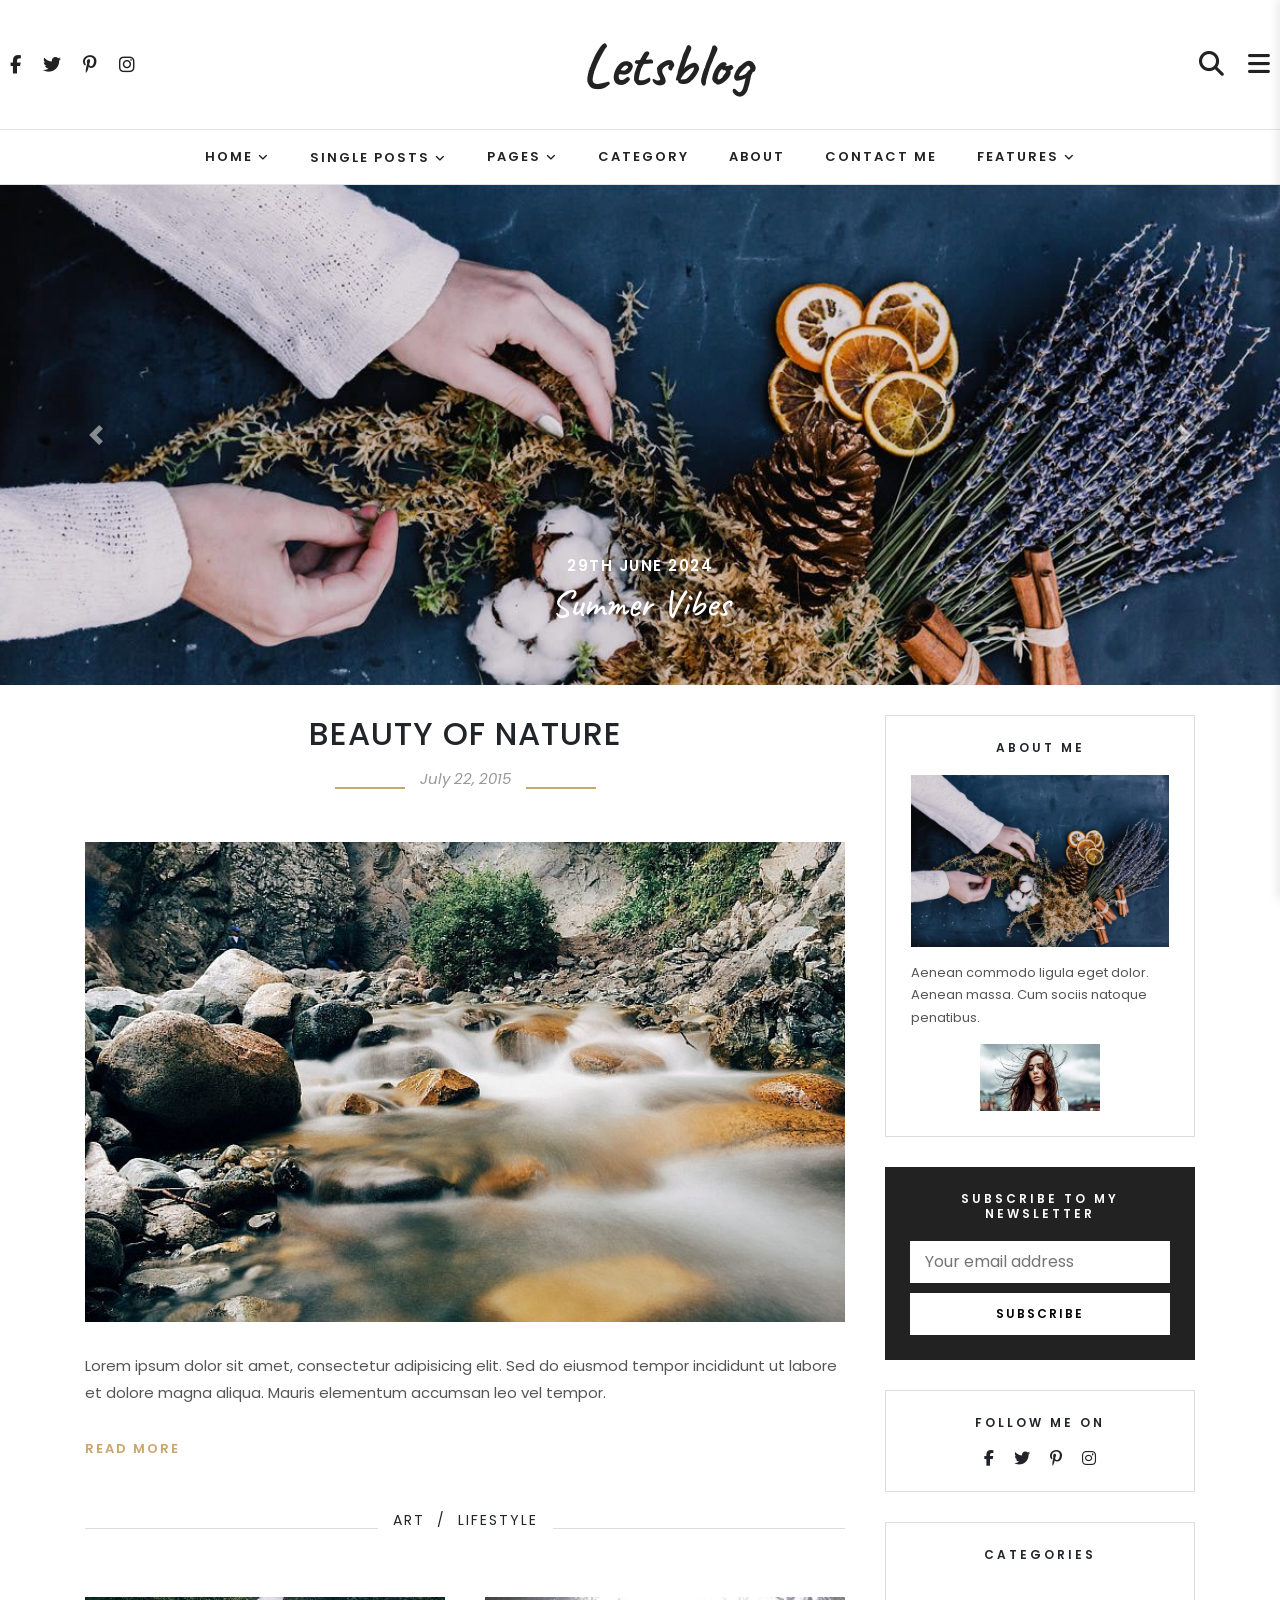
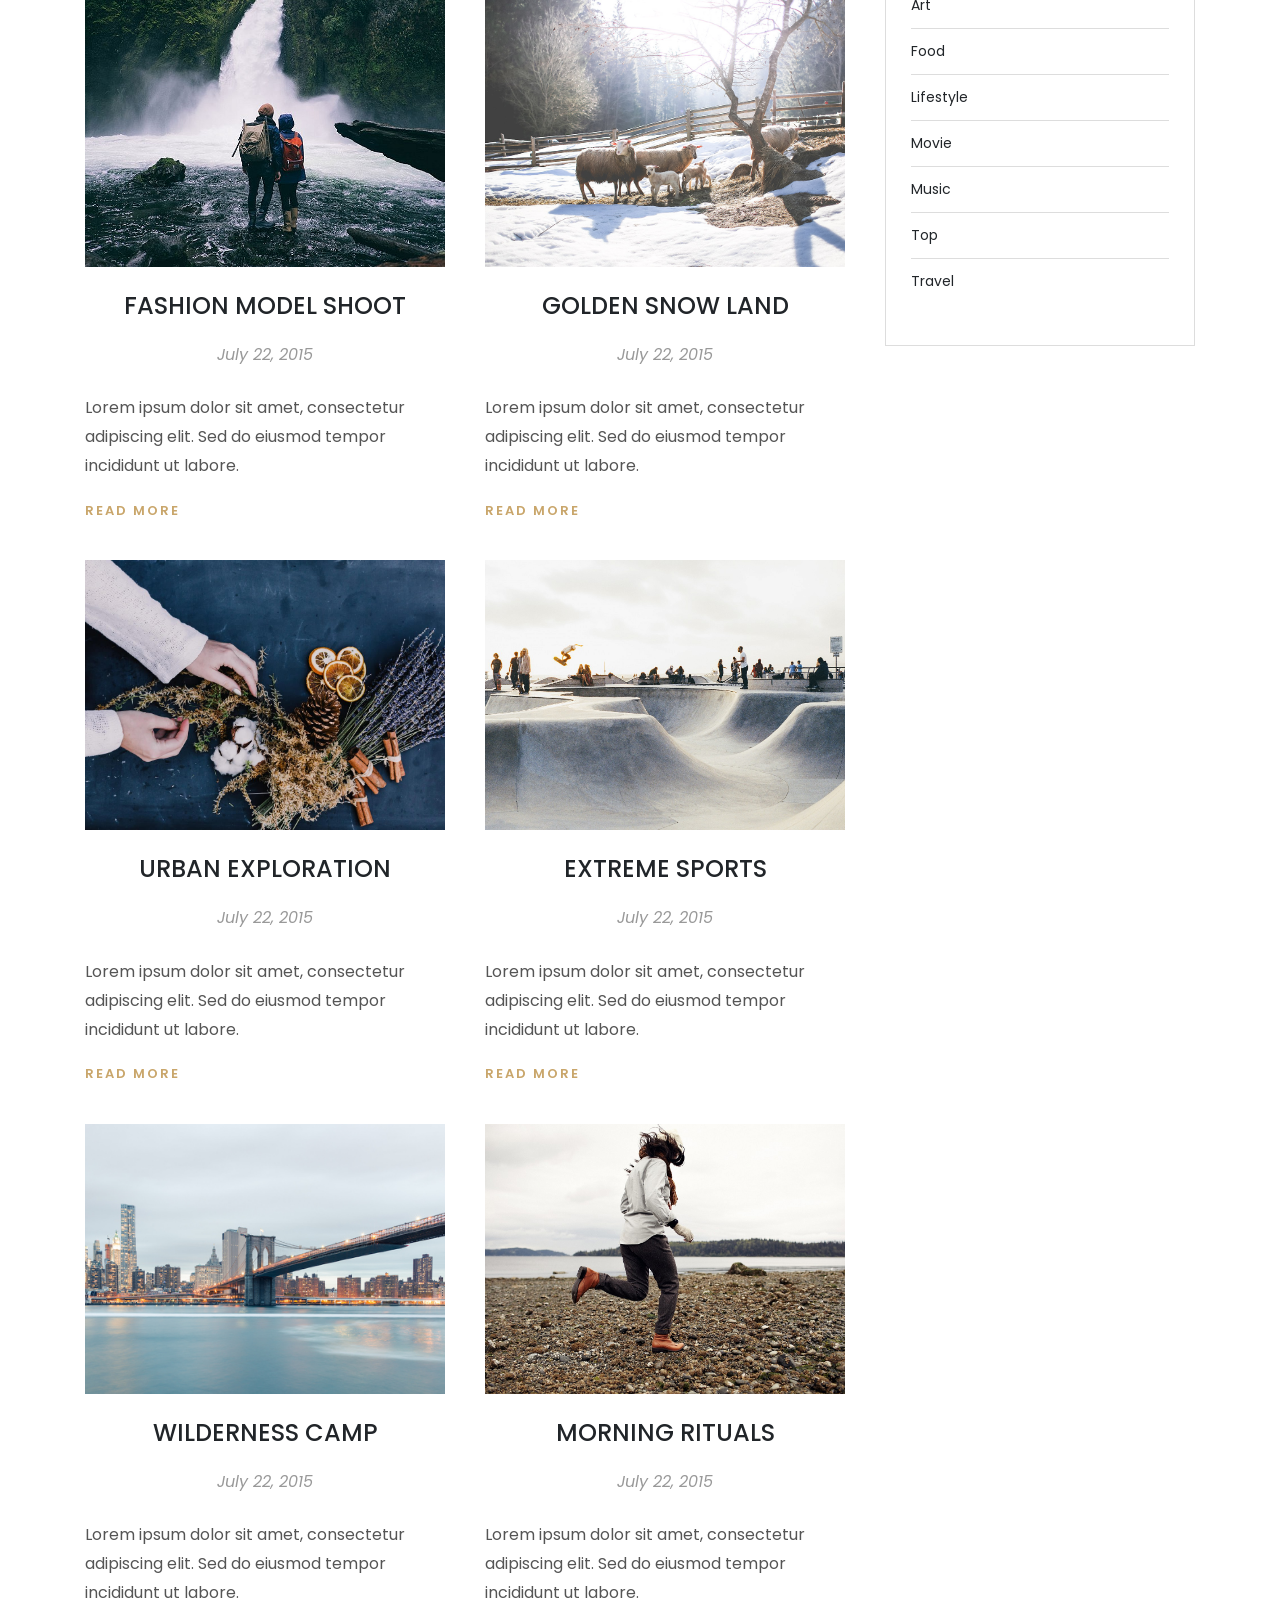
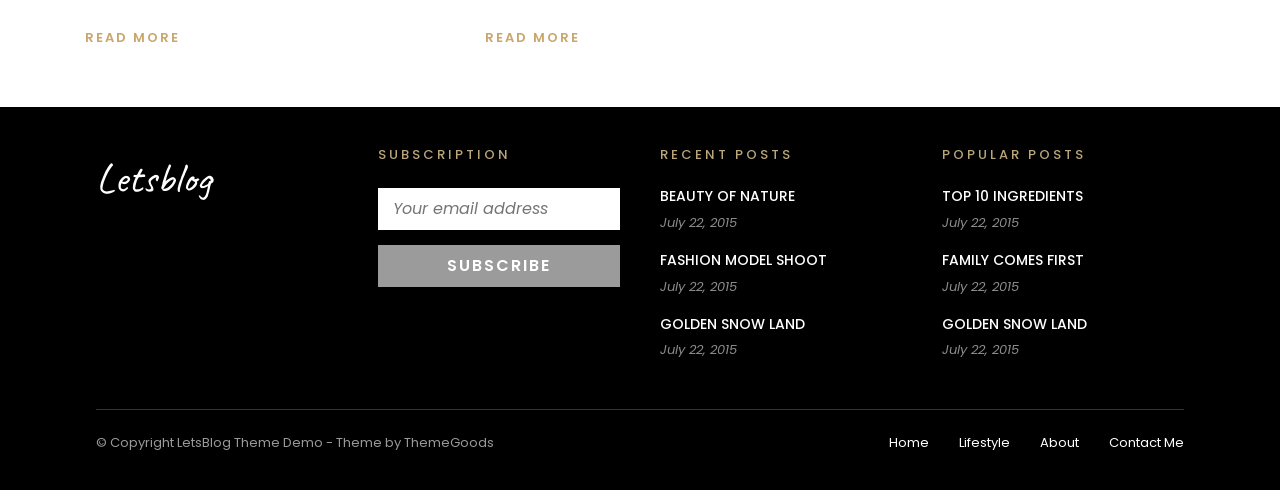
==== index.html @ c85765e0 "letsblog" ====
<!DOCTYPE html>
<html lang="en">

<head>
    <meta charset="UTF-8">
    <meta name="viewport" content="width=device-width, initial-scale=1.0">
    <title>Letsblog</title>
    <link rel="icon" type="image/png" href="img/logo.png">
    <link rel="stylesheet" href="https://cdnjs.cloudflare.com/ajax/libs/font-awesome/6.6.0/css/all.min.css">
    <link rel="stylesheet" href="https://stackpath.bootstrapcdn.com/bootstrap/4.5.2/css/bootstrap.min.css">
    <link rel="stylesheet" href="style.css">
</head>

<body>
    <header>
        <div class="social-icons">
            <a href="#"><i class="fab fa-facebook-f"></i></a>
            <a href="#"><i class="fab fa-twitter"></i></a>
            <a href="#"><i class="fab fa-pinterest-p"></i></a>
            <a href="#"><i class="fab fa-instagram"></i></a>
        </div>
        <a href="index.html" class="logo">
            Letsblog
        </a>
        <div class="right-icons">
            <a href="#"><i class="fas fa-search"></i></a>
            <a href="#"><i class="fas fa-bars"></i></a>
        </div>
    </header>
    <nav>
        <a href="index.html">HOME <i class="fas fa-angle-down"></i></a>
        <div class="dropdown">
            <a href="#">SINGLE POSTS <i class="fas fa-angle-down"></i></a>
            <div class="dropdown-content">
                <a href="pages/blog1.html">BEAUTY OF NATURE</a>
                <a href="pages/blog2.html">FASHION MODEL SHOOT</a>
                <a href="pages/blog3.html">GOLDEN SNOW LAND</a>
                <a href="pages/blog4.html">URBAN EXPLORATION</a>
                <a href="pages/blog5.html">EXTREME SPORTS</a>
                <a href="pages/blog6.html">WILDERNESS CAMP</a>
                <a href="pages/blog7.html">MORNING RITUALS</a>
            </div>
        </div>
        <a href="#">PAGES <i class="fas fa-angle-down"></i></a>
        <a href="#">CATEGORY</a>
        <a href="#">ABOUT</a>
        <a href="#">CONTACT ME</a>
        <a href="#">FEATURES <i class="fas fa-angle-down"></i></a>
    </nav>

    <div class="side-menu-overlay"></div>
    <div class="side-menu">
        <div class="side-menu-header">
            <span class="side-menu-close">&times;</span>
        </div>
        <div class="side-menu-links">
            <a href="index.html">HOME <i class="fas fa-angle-down"></i></a>
            <div class="dropdown">
                <a href="#">SINGLE POSTS <i class="fas fa-angle-down"></i></a>
                <div class="dropdown-content">
                    <a href="pages/blog1.html">BEAUTY OF NATURE</a>
                    <a href="pages/blog2.html">FASHION MODEL SHOOT</a>
                    <a href="pages/blog3.html">GOLDEN SNOW LAND</a>
                    <a href="pages/blog4.html">URBAN EXPLORATION</a>
                    <a href="pages/blog5.html">EXTREME SPORTS</a>
                    <a href="pages/blog6.html">WILDERNESS CAMP</a>
                    <a href="pages/blog7.html">MORNING RITUALS</a>
                </div>
            </div>
            <a href="#">PAGES <i class="fas fa-angle-down"></i></a>
            <a href="#">CATEGORY</a>
            <a href="#">ABOUT</a>
            <a href="#">CONTACT ME</a>
            <a href="#">FEATURES <i class="fas fa-angle-down"></i></a>
        </div>
    </div>


    <div id="carouselExampleControls" class="carousel slide" data-ride="carousel">
        <div class="carousel-inner">
            <div class="carousel-item active">
                <img class="d-block w-100" src="img/1.jpg" alt="Slide 1">
                <div class="carousel-caption">
                    <span class="slide-date">29th June 2024</span>
                    <h3 class="slide-title">Summer Vibes</h3>
                </div>
            </div>
            <div class="carousel-item">
                <img class="d-block w-100" src="img/02.jpg" alt="Slide 2">
                <div class="carousel-caption">
                    <span class="slide-date">15th March 2024</span>
                    <h3 class="slide-title">Spring Bloom</h3>
                </div>
            </div>
            <div class="carousel-item">
                <img class="d-block w-100" src="img/15794918936_855690cb09_b1.jpg" alt="Slide 3">
                <div class="carousel-caption">
                    <span class="slide-date">10th January 2024</span>
                    <h3 class="slide-title">Winter Chill</h3>
                </div>
            </div>
            <div class="carousel-item">
                <img class="d-block w-100" src="img/33dca3b1ecb01a7d-2012_WeAre-TheRhoads_oct_KinfolkVol5_10_o.jpg"
                    alt="Slide 4">
                <div class="carousel-caption">
                    <span class="slide-date">22nd September 2024</span>
                    <h3 class="slide-title">Autumn Leaves</h3>
                </div>
            </div>
            <div class="carousel-item">
                <img class="d-block w-100" src="img/blog5-705x529.jpg" alt="Slide 5">
                <div class="carousel-caption">
                    <span class="slide-date">5th July 2024</span>
                    <h3 class="slide-title">Beach Days</h3>
                </div>
            </div>
            <div class="carousel-item">
                <img class="d-block w-100" src="img/landscape-nature-water-rocks-705x529.jpg" alt="Slide 6">
                <div class="carousel-caption">
                    <span class="slide-date">18th November 2024</span>
                    <h3 class="slide-title">Cozy Nights</h3>
                </div>
            </div>
            <div class="carousel-item">
                <img class="d-block w-100" src="img/33dca3b1ecb01a7d-2012_WeAre-TheRhoads_oct_KinfolkVol5_10_o.jpg"
                    alt="Slide 7">
                <div class="carousel-caption">
                    <span class="slide-date">3rd April 2024</span>
                    <h3 class="slide-title">Fresh Start</h3>
                </div>
            </div>
            <div class="carousel-item">
                <img class="d-block w-100" src="img/photography_2.jpg" alt="Slide 8">
                <div class="carousel-caption">
                    <span class="slide-date">27th August 2024</span>
                    <h3 class="slide-title">Golden Hour</h3>
                </div>
            </div>
            <div class="carousel-item">
                <img class="d-block w-100" src="img/snow-winter-fallen-trees.jpg" alt="Slide 9">
                <div class="carousel-caption">
                    <span class="slide-date">12th February 2024</span>
                    <h3 class="slide-title">Frost Morning</h3>
                </div>
            </div>
            <div class="carousel-item">
                <img class="d-block w-100" src="img/sport-skateboard-skateboarder-skateboarding.jpg" alt="Slide 10">
                <div class="carousel-caption">
                    <span class="slide-date">8th October 2024</span>
                    <h3 class="slide-title">Harvest Moon</h3>
                </div>
            </div>
        </div>
        <a class="carousel-control-prev" href="#carouselExampleControls" role="button" data-slide="prev">
            <span class="carousel-control-prev-icon" aria-hidden="true"></span>
            <span class="sr-only">Previous</span>
        </a>
        <a class="carousel-control-next" href="#carouselExampleControls" role="button" data-slide="next">
            <span class="carousel-control-next-icon" aria-hidden="true"></span>
            <span class="sr-only">Next</span>
        </a>
    </div>

    <div class="container">
        <div class="content">
            <section class="blog-section">
                <div class="featured-post">
                    <div class="post-heading">
                        <h2>BEAUTY OF NATURE</h2>
                        <div class="date-line">
                            <span></span>
                            <p>July 22, 2015</p>
                            <span></span>
                        </div>
                    </div>
                    <img src="img/landscape-nature-water-rocks-705x529.jpg" alt="">
                    <p class="description">
                        Lorem ipsum dolor sit amet, consectetur adipisicing elit.
                        Sed do eiusmod tempor incididunt ut labore et dolore magna aliqua.
                        Mauris elementum accumsan leo vel tempor.
                    </p>
                    <a href="pages/blog1.html" class="read-more">READ MORE</a>
                    <div class="category-tag">
                        <span></span>
                        <p>ART &nbsp;/&nbsp; LIFESTYLE</p>
                        <span></span>
                    </div>
                </div>
                <div class="blog-grid">
                    <div class="blog-card">
                        <img src="img/blog5-705x529.jpg" alt="">
                        <h3>FASHION MODEL SHOOT</h3>
                        <p class="date">July 22, 2015</p>
                        <p>Lorem ipsum dolor sit amet, consectetur adipiscing elit. Sed do eiusmod tempor incididunt ut labore.</p>
                        <a href="pages/blog2.html">READ MORE</a>
                    </div>
                    <div class="blog-card">
                        <img src="img/02.jpg" alt="">
                        <h3>GOLDEN SNOW LAND</h3>
                        <p class="date">July 22, 2015</p>
                        <p>Lorem ipsum dolor sit amet, consectetur adipiscing elit. Sed do eiusmod tempor incididunt ut labore.</p>
                        <a href="pages/blog3.html">READ MORE</a>
                    </div>
                    <div class="blog-card">
                        <img src="img/1.jpg" alt="">
                        <h3>URBAN EXPLORATION</h3>
                        <p class="date">July 22, 2015</p>
                        <p>Lorem ipsum dolor sit amet, consectetur adipiscing elit. Sed do eiusmod tempor incididunt ut labore.</p>
                        <a href="pages/blog4.html">READ MORE</a>
                    </div>
                    <div class="blog-card">
                        <img src="img/sport-skateboard-skateboarder-skateboarding.jpg" alt="">
                        <h3>EXTREME SPORTS</h3>
                        <p class="date">July 22, 2015</p>
                        <p>Lorem ipsum dolor sit amet, consectetur adipiscing elit. Sed do eiusmod tempor incididunt ut labore.</p>
                        <a href="pages/blog5.html">READ MORE</a>
                    </div>
                    <div class="blog-card">
                        <img src="img/15794918936_855690cb09_b1.jpg" alt="">
                        <h3>WILDERNESS CAMP</h3>
                        <p class="date">July 22, 2015</p>
                        <p>Lorem ipsum dolor sit amet, consectetur adipiscing elit. Sed do eiusmod tempor incididunt ut labore.</p>
                        <a href="pages/blog6.html">READ MORE</a>
                    </div>
                    <div class="blog-card">
                        <img src="img/33dca3b1ecb01a7d-2012_WeAre-TheRhoads_oct_KinfolkVol5_10_o.jpg" alt="">
                        <h3>MORNING RITUALS</h3>
                        <p class="date">July 22, 2015</p>
                        <p>Lorem ipsum dolor sit amet, consectetur adipiscing elit. Sed do eiusmod tempor incididunt ut labore.</p>
                        <a href="pages/blog7.html">READ MORE</a>
                    </div>
                </div>
            </section>
        </div>
        <aside class="sidebar">
            <div class="box">
                <h4>ABOUT ME</h4>
                <img src="img/1.jpg" alt="">
                <p>
                    Aenean commodo ligula eget dolor.
                    Aenean massa. Cum sociis natoque penatibus.
                </p>
                <img class="sign" src="img/small1.jpg" alt="">
            </div>
            <div class="box dark">
                <h4>SUBSCRIBE TO MY NEWSLETTER</h4>
                <input type="email" placeholder="Your email address">
                <button>SUBSCRIBE</button>
            </div>
            <div class="box">
                <h4>FOLLOW ME ON</h4>
                <div class="social">
                    <i class="fab fa-facebook-f"></i>
                    <i class="fab fa-twitter"></i>
                    <i class="fab fa-pinterest-p"></i>
                    <i class="fab fa-instagram"></i>
                </div>
            </div>
            <div class="box">
                <h4>CATEGORIES</h4>
                <ul>
                    <li>Art</li>
                    <li>Food</li>
                    <li>Lifestyle</li>
                    <li>Movie</li>
                    <li>Music</li>
                    <li>Top</li>
                    <li>Travel</li>
                </ul>
            </div>
        </aside>
    </div>

    <footer class="footer">
        <div class="footer-container">
            <div class="footer-column logo-column">
                <a href="index.html"><div class="footer-logo">Letsblog</div></a>
            </div>
            <div class="footer-column">
                <h3>SUBSCRIPTION</h3>
                <input type="email" placeholder="Your email address">
                <button>SUBSCRIBE</button>
            </div>
            <div class="footer-column">
                <h3>RECENT POSTS</h3>
                <div class="post">
                    <h4><a href="pages/blog1.html">BEAUTY OF NATURE</a></h4>
                    <span>July 22, 2015</span>
                </div>
                <div class="post">
                    <h4><a href="pages/blog2.html">FASHION MODEL SHOOT</a></h4>
                    <span>July 22, 2015</span>
                </div>
                <div class="post">
                    <h4><a href="pages/blog3.html">GOLDEN SNOW LAND</a></h4>
                    <span>July 22, 2015</span>
                </div>
            </div>
            <div class="footer-column">
                <h3>POPULAR POSTS</h3>
                <div class="post">
                    <h4><a href="pages/blog4.html">TOP 10 INGREDIENTS</a></h4>
                    <span>July 22, 2015</span>
                </div>
                <div class="post">
                    <h4><a href="pages/blog5.html">FAMILY COMES FIRST</a></h4>
                    <span>July 22, 2015</span>
                </div>
                <div class="post">
                    <h4><a href="pages/blog3.html">GOLDEN SNOW LAND</a></h4>
                    <span>July 22, 2015</span>
                </div>
            </div>
        </div>
        <hr>
        <div class="footer-bottom">
            <p>
                © Copyright LetsBlog Theme Demo - Theme by ThemeGoods
            </p>
            <ul>
                <li><a href="index.html">Home</a></li>
                <li><a href="#">Lifestyle</a></li>
                <li><a href="#">About</a></li>
                <li><a href="#">Contact Me</a></li>
            </ul>
        </div>
    </footer>
    <script src="script.js"></script>
    <script src="https://code.jquery.com/jquery-3.5.1.slim.min.js"></script>
    <script src="https://cdn.jsdelivr.net/npm/popper.js@1.16.1/dist/umd/popper.min.js"></script>
    <script src="https://stackpath.bootstrapcdn.com/bootstrap/4.5.2/js/bootstrap.min.js"></script>
</body>

</html>
---- style.css ----
@import url('https://fonts.googleapis.com/css2?family=Poppins:wght@300;400;500;600&family=Caveat:wght@700&display=swap');

* {
    margin: 0;
    padding: 0;
    box-sizing: border-box;
}
html {
  scroll-behavior: smooth;
}

body {
    font-family: 'Poppins', sans-serif;
    background: #fff;
}

header {
    width: 100%;
    height: 130px;
    display: flex;
    justify-content: space-between;
    align-items: center;
    padding: 0 10px;
    border-bottom: 1px solid #e5e5e5;
}

.social-icons a {
    color: #222;
    margin-right: 18px;
    font-size: 18px;
}

.logo {
    font-family: 'Caveat', cursive;
    font-size: 60px;
    font-weight: bold;
    color: #222;
    text-decoration: none;
}

.right-icons a {
    color: #222;
    margin-left: 20px;
    font-size: 25px;
}

nav {
    height: 55px;
    display: flex;
    justify-content: center;
    align-items: center;
    gap: 40px;
    border-bottom: 1px solid #e5e5e5;
    background: #fff;
    position: sticky;
    top: 0;
    z-index: 1000;
}

nav a {
    text-decoration: none;
    color: #222;
    font-size: 13px;
    font-weight: 600;
    letter-spacing: 2px;
}


nav i {
    font-size: 11px;
}

.dropdown {
    position: relative;
}

.dropdown-content {
    display: none;
    position: absolute;
    top: 100%;
    left: 50%;
    transform: translateX(-50%);
    background: #fff;
    min-width: 200px;
    box-shadow: 0 8px 16px rgba(0,0,0,0.1);
    border: 1px solid #eee;
    z-index: 999;
    padding: 10px 0;
}

.dropdown-content a {
    display: block;
    padding: 10px 20px;
    white-space: nowrap;
}

.dropdown-content a:hover {
    background: #f5f5f5;
}

.dropdown:hover .dropdown-content {
    display: block;
}

.carousel-item {
    height: 500px;
    overflow: hidden;
}

.carousel-item img {
    width: 100%;
    height: 100%;
    object-fit: cover;
}

.carousel-caption {
    position: absolute;
    bottom: 40px;
    left: 50%;
    transform: translateX(-50%);
    padding: 18px 40px;
    border-radius: 4px;
    max-width: fit-content;
    text-align: center;
}

.slide-date {
    display: block;
    font-size: 15px;
    color: #fff;
    letter-spacing: 1.5px;
    text-transform: uppercase;
    font-weight: 600;
    margin-bottom: 4px;
}

.slide-title {
    font-family: 'Caveat', cursive;
    font-size: 38px;
    color: #fff;
    margin: 0;
}


.container{
    width:1250px;
    margin:30px auto;
    display:flex;
    gap:80px;
}
.content{
    flex:1;
    min-height:800px;
}
.sidebar{
    width:310px;
    flex-shrink:0;
}
.box{
    background:#fff;
    border:1px solid #ddd;
    padding:25px;
    margin-bottom:30px;
}

.box h4{
    text-align:center;
    font-size:12px;
    letter-spacing:3px;
    margin-bottom:20px;
    font-weight:600;
}

.box img{
    width:100%;
}

.box p{
    margin:15px 0;
    font-size:13px;
    line-height:1.7;
    color:#555;
}

.sign{
    width:120px !important;
    display:block;
    margin:auto;
}
.dark{
    background:#222;
    border:none;
}

.dark h4{
    color:white;
}

.dark input{
    width:100%;
    height:42px;
    border:none;
    padding-left:15px;
    margin-bottom:10px;
}

.dark button{
    width:100%;
    height:42px;
    border:none;
    background:white;
    cursor:pointer;
    font-size:12px;
    font-weight:600;
    letter-spacing:2px;
}


.social{
    display:flex;
    justify-content:center;
    gap:20px;
}
.social i{
    cursor:pointer;
}
.box ul{
    list-style:none;
}
.box ul li{
    padding:12px 0;
    border-bottom:1px solid #ddd;
    cursor:pointer;
    font-size:14px;
}
.box ul li:last-child{
    border-bottom:none;
}

.footer{
    background:#000;
    padding:40px 0 20px;
    color:#fff;
    margin-top:60px;
}

.footer-container{
    width:85%;
    margin:auto;
    display:flex;
    justify-content:space-between;
    align-items:flex-start;
    gap:40px;
    flex-wrap:wrap;
}

.footer-column{
    flex:1;
    min-width:220px;
}

.footer-logo{
    font-family: 'Caveat', cursive;
    font-size: 42px;
    color: #fff;
}
.logo-column a{
    text-decoration:none;
}

.footer-column h3{
    font-size:13px;
    letter-spacing:3px;
    color:#b9a67b;
    margin-bottom:25px;
    font-weight:500;
}

.footer-column input{
    width:100%;
    height:42px;
    border:none;
    padding:0 15px;
    font-style:italic;
    margin-bottom:15px;
    outline:none;
}

.footer-column button{
    width:100%;
    height:42px;
    border:none;
    background:#9b9b9b;
    color:#fff;
    font-weight:600;
    letter-spacing:2px;
    cursor:pointer;
}

.post{
    margin-bottom:18px;
}

.post h4{
    font-size:14px;
    margin-bottom:5px;
    color:#fff;
}
.post h4 a{
    color:#fff;
    text-decoration:none;
}
.post h4 a:hover{
    color:#c9a66b;
}

.post span{
    color:#8c8c8c;
    font-style:italic;
    font-size:13px;
}

.footer hr{
    width:85%;
    margin:30px auto 20px;
    border:none;
    border-top:1px solid #333;
}

.footer-bottom{
    width:85%;
    margin:auto;
    display:flex;
    justify-content:space-between;
    align-items:center;
    flex-wrap:wrap;
    gap:20px;
}

.footer-bottom p{
    color:#999;
    font-size:13px;
}

.footer-bottom ul{
    display:flex;
    gap:30px;
    list-style:none;
}

.footer-bottom a{
    text-decoration:none;
    color:#fff;
    font-size:13px;
}

.blog-section{
    margin:0;
}

.post-heading{
    text-align:center;
}

.post-heading h2{
    font-size:32px;
    font-weight:500;
    letter-spacing:1px;
}

.date-line{
    display:flex;
    justify-content:center;
    align-items:center;
    gap:15px;
    margin:15px 0 35px;
}

.date-line span{
    width:70px;
    height:2px;
    background:#c9a66b;
}

.date-line p{
    font-style:italic;
    color:#999;
    font-size:15px;
}

.featured-post img{
    width:100%;
    height:480px;
    object-fit:cover;
    display:block;
}

.description{
    margin:30px 0;
    color:#555;
    line-height:1.8;
    font-size:15px;
}

.read-more{
    text-decoration:none;
    color:#c9a66b;
    letter-spacing:2px;
    font-size:13px;
    font-weight:600;
}

.category-tag{
    display:flex;
    align-items:center;
    gap:15px;
    margin:50px 0;
}

.category-tag span{
    flex:1;
    height:1px;
    background:#ddd;
}

.category-tag p{
    font-size:14px;
    letter-spacing:2px;
}

/* Blog Grid */

.blog-grid{
    display:grid;
    grid-template-columns:repeat(2,1fr);
    gap:40px;
}

.blog-card{
    display:flex;
    flex-direction:column;
}
.blog-card img{
    width:100%;
    height:270px;
    object-fit:cover;
    display:block;
}

.blog-card h3{
    text-align:center;
    margin-top:25px;
    font-size:24px;
    font-weight:500;
}

.blog-card .date{
    text-align:center;
    color:#999;
    font-style:italic;
    margin:12px 0 25px;
}

.blog-card p{
    color:#555;
    line-height:1.8;
    margin-bottom:20px;
}

.blog-card a{
    text-decoration:none;
    color:#c9a66b;
    font-size:13px;
    letter-spacing:2px;
    font-weight:600;
}

.side-menu-overlay{
    display:none;
    position:fixed;
    inset:0;
    background:rgba(0,0,0,0.5);
    z-index:2000;
}
.side-menu-overlay.active{
    display:block;
}
.side-menu{
    position:fixed;
    top:0;
    right:-300px;
    width:300px;
    height:100%;
    background:#fff;
    z-index:2001;
    transition:right .3s ease;
    padding:20px;
    box-shadow:-2px 0 10px rgba(0,0,0,0.1);
}
.side-menu.open{
    right:0;
}
.side-menu-header{
    text-align:right;
    margin-bottom:30px;
}
.side-menu-close{
    font-size:32px;
    cursor:pointer;
    color:#222;
}
.side-menu-links{
    display:flex;
    flex-direction:column;
    gap:5px;
}
.side-menu-links a{
    text-decoration:none;
    color:#222;
    font-size:13px;
    font-weight:600;
    letter-spacing:2px;
    padding:12px 0;
    border-bottom:1px solid #eee;
}
.side-menu-links a i{
    font-size:11px;
}

.side-menu .dropdown-content {
    position: static;
    transform: none;
    box-shadow: none;
    border: none;
    padding: 0 0 0 20px;
}

.side-menu .dropdown-content a {
    font-size: 12px;
    padding: 8px 0;
    border-bottom: 1px solid #eee;
}

.side-menu .dropdown-content a:hover {
    background: transparent;
    color: #c9a66b;
}

.see-more {
    margin-top: 60px;
    padding-top: 40px;
    border-top: 1px solid #ddd;
}

.see-more h3 {
    text-align: center;
    font-size: 18px;
    letter-spacing: 3px;
    margin-bottom: 30px;
    font-weight: 600;
}

.see-more-grid {
    display: grid;
    grid-template-columns: repeat(3, 1fr);
    gap: 30px;
}

.see-more-card {
    display: flex;
    flex-direction: column;
}

.see-more-card img {
    width: 100%;
    height: 200px;
    object-fit: cover;
}

.see-more-card h4 {
    font-size: 16px;
    font-weight: 500;
    margin-top: 15px;
    text-align: center;
}

.see-more-card .date {
    text-align: center;
    font-style: italic;
    color: #999;
    font-size: 13px;
    margin: 8px 0 15px;
}

.see-more-card a {
    text-decoration: none;
    color: #c9a66b;
    font-size: 12px;
    letter-spacing: 2px;
    font-weight: 600;
    text-align: center;
}

.post-nav {
    display: flex;
    justify-content: space-between;
    margin-top: 50px;
    padding-top: 30px;
    border-top: 1px solid #ddd;
}

.post-nav a {
    text-decoration: none;
    color: #222;
    font-size: 13px;
    letter-spacing: 2px;
    font-weight: 600;
    max-width: 45%;
}

.post-nav a span {
    display: block;
    font-size: 11px;
    color: #999;
    margin-bottom: 5px;
    font-weight: 400;
}

.post-nav .next {
    text-align: right;
}

.comment-section {
    margin-top: 50px;
    padding-top: 30px;
    border-top: 1px solid #ddd;
}

.comment-section h3 {
    font-size: 18px;
    letter-spacing: 3px;
    font-weight: 600;
    margin-bottom: 25px;
}

.comment-form textarea,
.comment-form input {
    width: 100%;
    border: 1px solid #ddd;
    padding: 12px 15px;
    font-family: 'Poppins', sans-serif;
    font-size: 13px;
    color: #555;
    outline: none;
    margin-bottom: 15px;
}

.comment-form textarea {
    height: 150px;
    resize: vertical;
}

.comment-row {
    display: flex;
    gap: 20px;
}

.comment-row input {
    flex: 1;
}

.comment-checkbox {
    display: flex;
    align-items: center;
    gap: 10px;
    margin-bottom: 20px;
}

.comment-checkbox input[type="checkbox"] {
    width: auto;
    margin-bottom: 0;
}

.comment-checkbox label {
    font-size: 13px;
    color: #555;
}

.comment-btn {
    background: #222;
    color: #fff;
    border: none;
    padding: 14px 40px;
    font-size: 12px;
    letter-spacing: 2px;
    font-weight: 600;
    cursor: pointer;
    transition: background .3s;
}

.comment-btn:hover {
    background: #c9a66b;
}

@media(max-width:1300px){
    .container{
        width:96%;
        gap:40px;
    }
}
@media(max-width:992px){
    nav{
        display:none;
    }
    header{
        height:100px;
    }
    .logo{
        font-size:40px;
    }
    .container{
        flex-direction:column;
        gap:30px;
    }
    .sidebar{
        width:100%;
    }
    .blog-grid{
        grid-template-columns:1fr;
    }
    .see-more-grid{
        grid-template-columns:1fr;
    }
    .comment-row{
        flex-direction:column;
        gap:0;
    }
    .featured-post img{
        height:300px;
    }
    .blog-card img{
        height:250px;
    }
    .carousel-item{
        height:350px;
    }
    .footer-container{
        flex-direction:column;
        gap:30px;
    }
    .footer-column{
        min-width:100%;
    }
    .footer-bottom{
        flex-direction:column;
        text-align:center;
    }
}
@media(max-width:576px){
    .social-icons a{
        font-size:14px;
        margin-right:10px;
    }
    .logo{
        font-size:30px;
    }
    .right-icons a{
        font-size:18px;
        margin-left:12px;
    }
    .carousel-item{
        height:250px;
    }
    .carousel-caption{
        padding:12px 20px;
    }
    .slide-title{
        font-size:24px;
    }
    .post-heading h2{
        font-size:24px;
    }
    .blog-card h3{
        font-size:20px;
    }
    .featured-post img{
        height:220px;
    }
    .blog-card img{
        height:200px;
    }
}
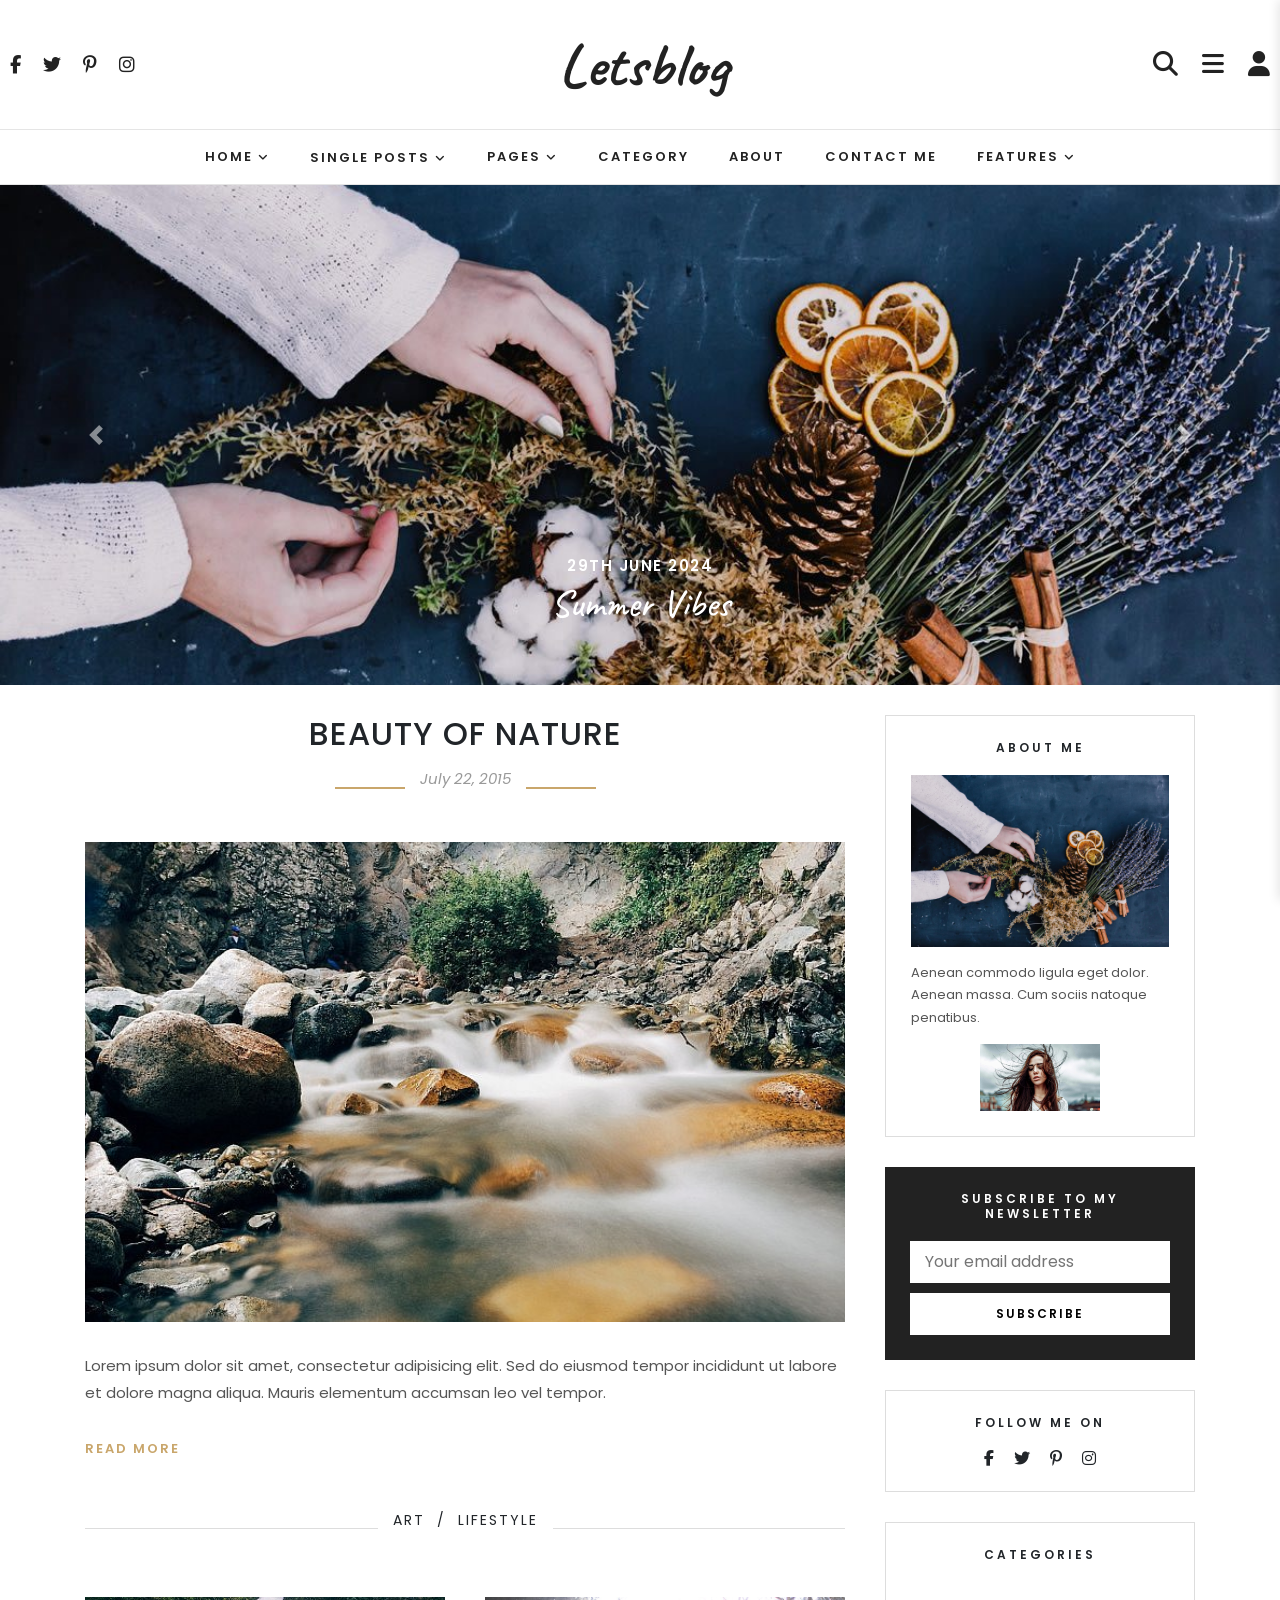
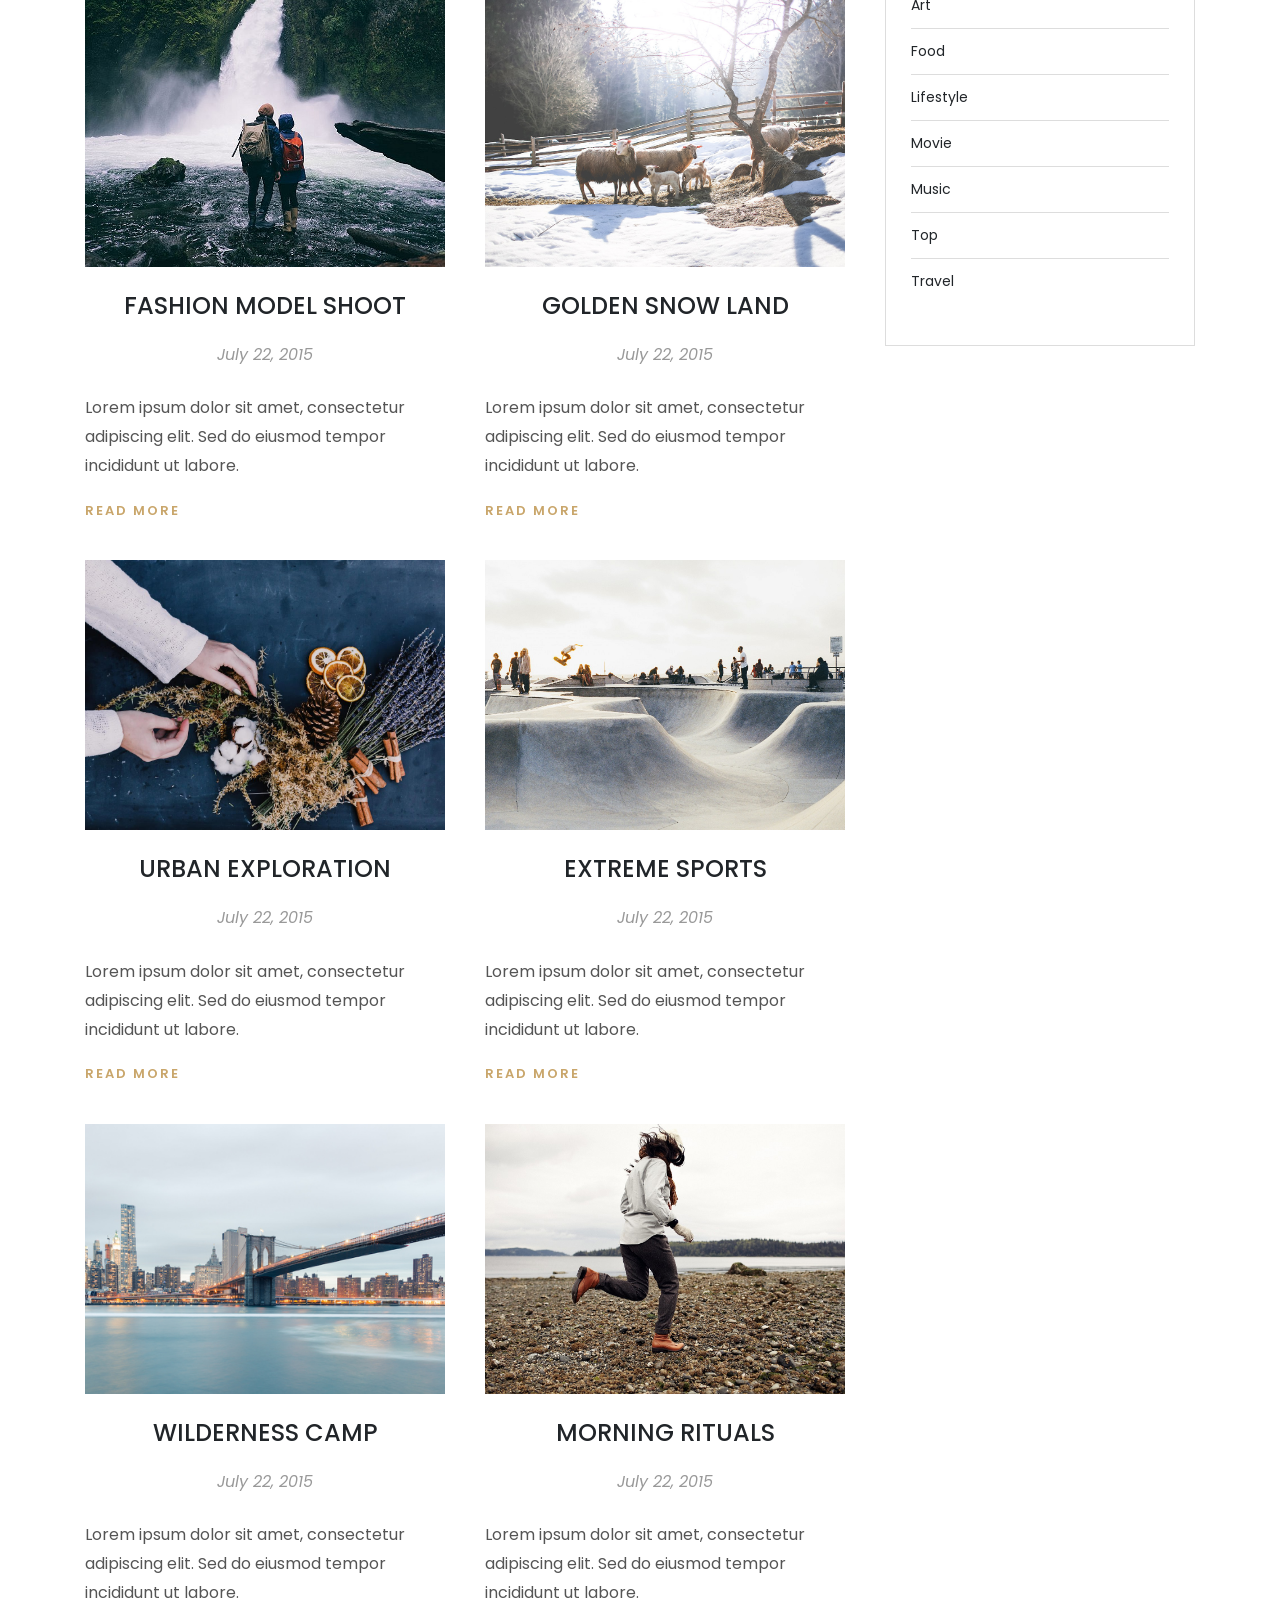
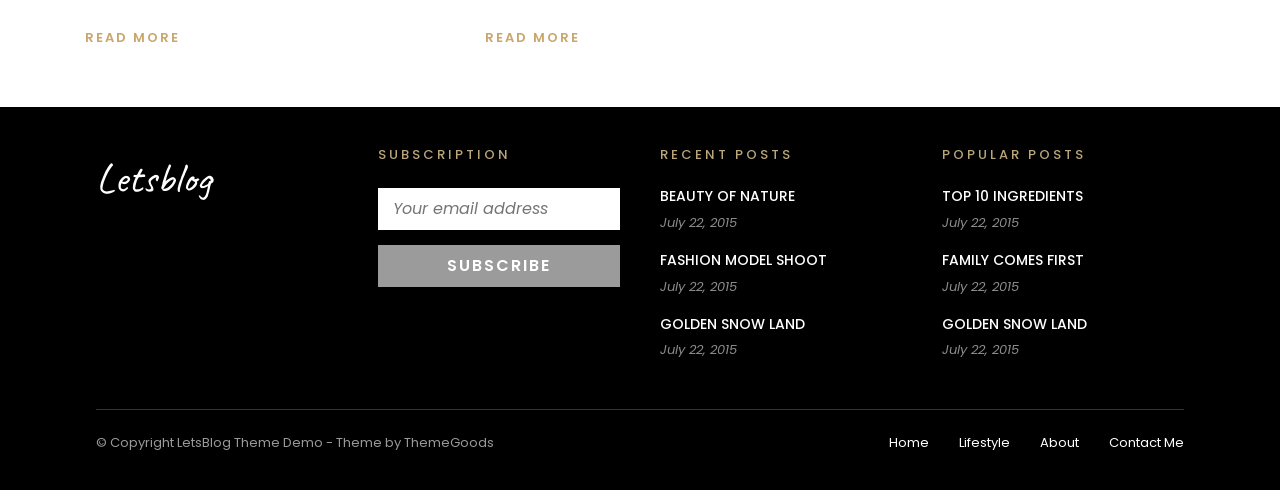
==== commit 24197196: "letsblog" ====
--- a/index.html
+++ b/index.html
@@ -25,6 +25,7 @@
         <div class="right-icons">
             <a href="#"><i class="fas fa-search"></i></a>
             <a href="#"><i class="fas fa-bars"></i></a>
+            <a href="pages/login.html"><i class="fa-solid fa-user"></i></a>
         </div>
     </header>
     <nav>
--- a/style.css
+++ b/style.css
@@ -756,6 +756,117 @@
         text-align:center;
     }
 }
+.login-section {
+    display: flex;
+    justify-content: center;
+    align-items: center;
+    min-height: 550px;
+    padding: 60px 20px;
+}
+
+.login-box {
+    width: 100%;
+    max-width: 420px;
+    border: 1px solid #ddd;
+    padding: 40px 35px;
+}
+
+.login-box h2 {
+    text-align: center;
+    font-size: 24px;
+    font-weight: 500;
+    letter-spacing: 2px;
+    margin-bottom: 30px;
+}
+
+.input-group {
+    margin-bottom: 20px;
+}
+
+.input-group label {
+    display: block;
+    font-size: 12px;
+    font-weight: 600;
+    letter-spacing: 2px;
+    margin-bottom: 8px;
+    color: #222;
+}
+
+.input-group input {
+    width: 100%;
+    height: 44px;
+    border: 1px solid #ddd;
+    padding: 0 15px;
+    font-family: 'Poppins', sans-serif;
+    font-size: 13px;
+    outline: none;
+    transition: border .3s;
+}
+
+.input-group input:focus {
+    border-color: #c9a66b;
+}
+
+.remember-row {
+    display: flex;
+    justify-content: space-between;
+    align-items: center;
+    margin-bottom: 25px;
+    font-size: 13px;
+}
+
+.remember-row label {
+    display: flex;
+    align-items: center;
+    gap: 6px;
+    color: #555;
+    cursor: pointer;
+}
+
+.remember-row a {
+    color: #c9a66b;
+    text-decoration: none;
+    font-size: 13px;
+}
+
+.remember-row a:hover {
+    text-decoration: underline;
+}
+
+.login-btn {
+    width: 100%;
+    height: 44px;
+    background: #222;
+    color: #fff;
+    border: none;
+    font-size: 12px;
+    font-weight: 600;
+    letter-spacing: 2px;
+    cursor: pointer;
+    transition: background .3s;
+}
+
+.login-btn:hover {
+    background: #c9a66b;
+}
+
+.signup-text {
+    text-align: center;
+    margin-top: 25px;
+    font-size: 13px;
+    color: #555;
+}
+
+.signup-text a {
+    color: #c9a66b;
+    text-decoration: none;
+    font-weight: 600;
+}
+
+.signup-text a:hover {
+    text-decoration: underline;
+}
+
 @media(max-width:576px){
     .social-icons a{
         font-size:14px;
